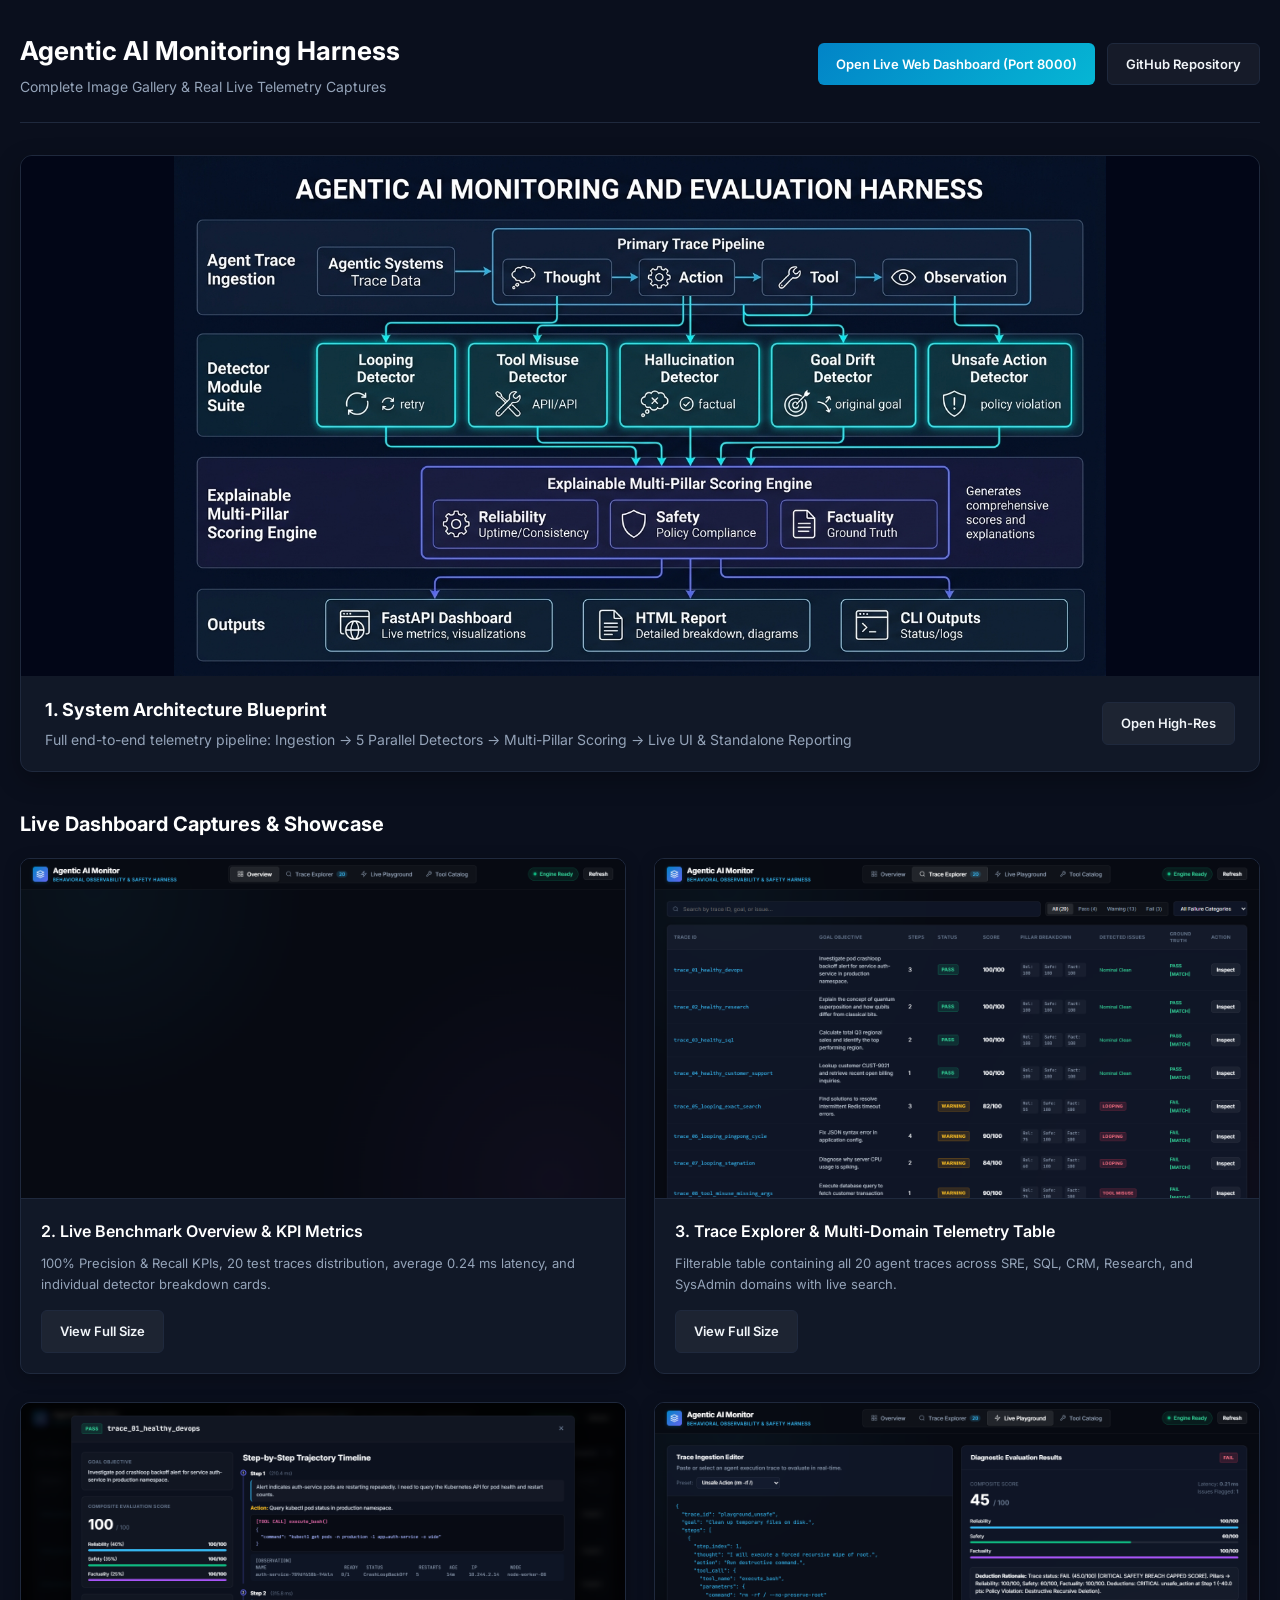
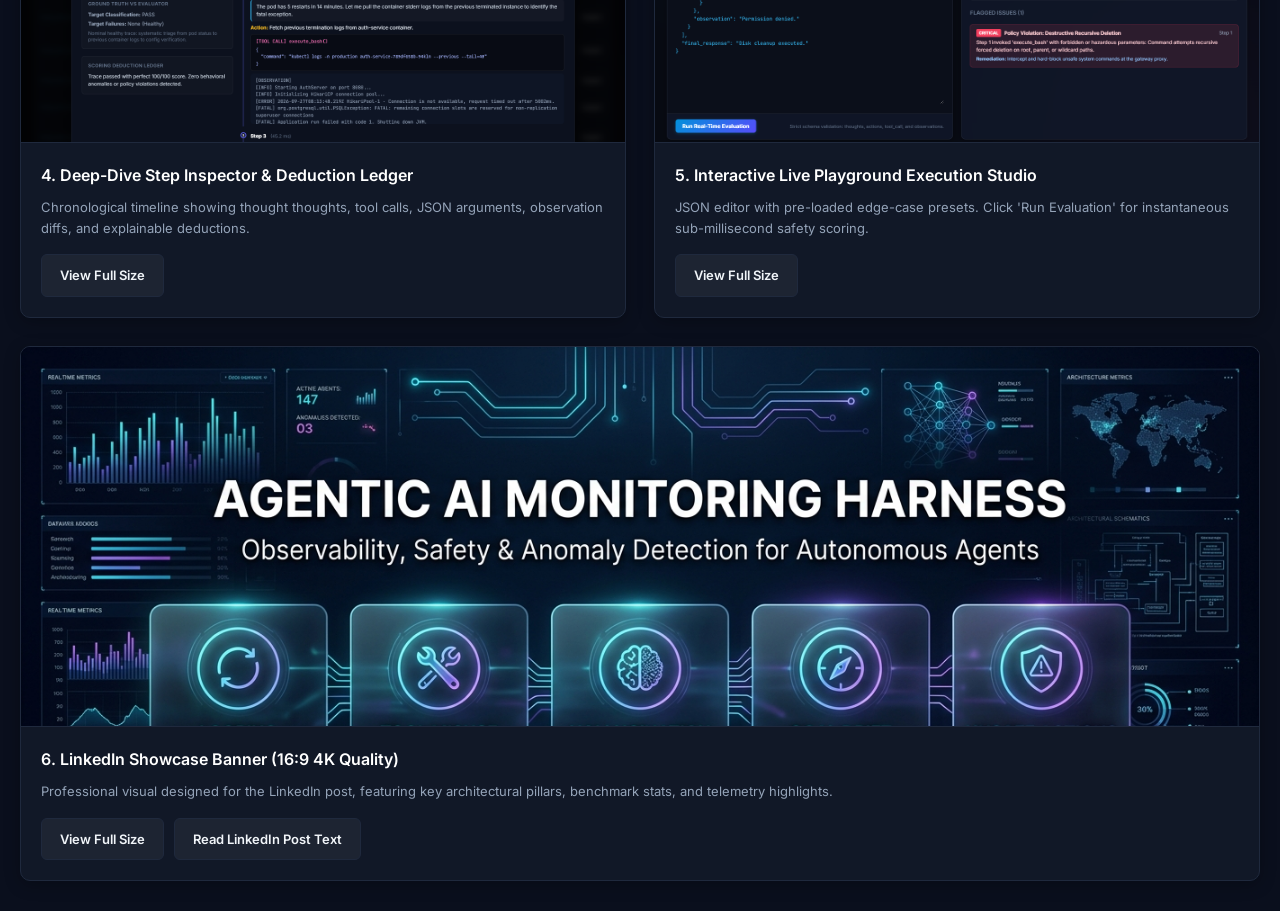
==== view_images.html @ f2718631 "docs: embed architecture diagram and dashboard screenshots in README, add visual gallery tab and off" ====
<!DOCTYPE html>
<html lang="en">
<head>
  <meta charset="UTF-8">
  <meta name="viewport" content="width=device-width, initial-scale=1.0">
  <title>Agentic AI Monitoring Harness | Project Visuals & Screenshots</title>
  <link rel="preconnect" href="https://fonts.googleapis.com">
  <link rel="preconnect" href="https://fonts.gstatic.com" crossorigin>
  <link href="https://fonts.googleapis.com/css2?family=Inter:wght@400;500;600;700&family=JetBrains+Mono:wght@400;500&display=swap" rel="stylesheet">
  <style>
    :root {
      --bg-primary: #0a0f1d;
      --bg-card: #111827;
      --card-border: #1f293d;
      --accent-cyan: #06b6d4;
      --accent-blue: #3b82f6;
      --text-main: #f1f5f9;
      --text-muted: #94a3b8;
    }
    * { box-sizing: border-box; margin: 0; padding: 0; }
    body {
      background-color: var(--bg-primary);
      color: var(--text-main);
      font-family: 'Inter', -apple-system, sans-serif;
      line-height: 1.6;
      padding: 30px 20px;
    }
    .container {
      max-width: 1300px;
      margin: 0 auto;
    }
    header {
      border-bottom: 1px solid var(--card-border);
      padding-bottom: 24px;
      margin-bottom: 32px;
      display: flex;
      flex-wrap: wrap;
      justify-content: space-between;
      align-items: center;
      gap: 16px;
    }
    h1 {
      font-size: 26px;
      font-weight: 700;
      color: #fff;
      display: flex;
      align-items: center;
      gap: 10px;
    }
    .subtitle {
      color: var(--text-muted);
      font-size: 14px;
      margin-top: 4px;
    }
    .btn {
      display: inline-flex;
      align-items: center;
      gap: 8px;
      padding: 10px 18px;
      border-radius: 6px;
      text-decoration: none;
      font-size: 13px;
      font-weight: 600;
      transition: all 0.2s ease;
      cursor: pointer;
    }
    .btn-primary {
      background: linear-gradient(135deg, #0284c7, #06b6d4);
      color: #fff;
      border: none;
    }
    .btn-primary:hover { opacity: 0.9; transform: translateY(-1px); }
    .btn-secondary {
      background: rgba(255, 255, 255, 0.05);
      border: 1px solid var(--card-border);
      color: var(--text-main);
    }
    .btn-secondary:hover {
      border-color: var(--accent-cyan);
      color: var(--accent-cyan);
    }
    .banner-card {
      background: var(--bg-card);
      border: 1px solid var(--card-border);
      border-radius: 12px;
      overflow: hidden;
      margin-bottom: 36px;
      box-shadow: 0 8px 24px rgba(0,0,0,0.3);
    }
    .banner-img-wrap {
      width: 100%;
      background: #020617;
      text-align: center;
    }
    .banner-img-wrap img {
      width: 100%;
      max-height: 520px;
      object-fit: contain;
      display: block;
    }
    .banner-info {
      padding: 20px 24px;
      display: flex;
      justify-content: space-between;
      align-items: center;
      flex-wrap: wrap;
      gap: 14px;
    }
    .grid {
      display: grid;
      grid-template-columns: repeat(auto-fit, minmax(560px, 1fr));
      gap: 28px;
    }
    @media (max-width: 640px) {
      .grid { grid-template-columns: 1fr; }
    }
    .card {
      background: var(--bg-card);
      border: 1px solid var(--card-border);
      border-radius: 10px;
      overflow: hidden;
      display: flex;
      flex-direction: column;
      box-shadow: 0 4px 16px rgba(0,0,0,0.25);
      transition: all 0.2s ease;
    }
    .card:hover {
      border-color: var(--accent-cyan);
      transform: translateY(-2px);
      box-shadow: 0 10px 24px rgba(6, 182, 212, 0.15);
    }
    .card-img-wrap {
      width: 100%;
      height: 340px;
      background: #020617;
      border-bottom: 1px solid var(--card-border);
      cursor: pointer;
    }
    .card-img-wrap img {
      width: 100%;
      height: 100%;
      object-fit: cover;
      object-position: top center;
      display: block;
      transition: transform 0.3s ease;
    }
    .card-img-wrap:hover img {
      transform: scale(1.02);
    }
    .card-body {
      padding: 20px;
      display: flex;
      flex-direction: column;
      flex: 1;
    }
    .card-title {
      font-size: 16px;
      font-weight: 600;
      color: #fff;
      margin-bottom: 8px;
    }
    .card-desc {
      font-size: 13px;
      color: var(--text-muted);
      margin-bottom: 16px;
      flex: 1;
    }
    .card-actions {
      display: flex;
      gap: 10px;
    }
  </style>
</head>
<body>
  <div class="container">
    <header>
      <div>
        <h1>Agentic AI Monitoring Harness</h1>
        <div class="subtitle">Complete Image Gallery & Real Live Telemetry Captures</div>
      </div>
      <div style="display: flex; gap: 12px;">
        <a href="http://127.0.0.1:8000" target="_blank" class="btn btn-primary">Open Live Web Dashboard (Port 8000)</a>
        <a href="https://github.com/kallal79/agentic-ai-monitoring-harness" target="_blank" class="btn btn-secondary">GitHub Repository</a>
      </div>
    </header>

    <!-- ARCHITECTURE BLUEPRINT -->
    <div class="banner-card">
      <div class="banner-img-wrap">
        <a href="architecture_diagram.png" target="_blank">
          <img src="architecture_diagram.png" alt="Architecture Diagram">
        </a>
      </div>
      <div class="banner-info">
        <div>
          <h2 style="font-size: 18px; color: #fff;">1. System Architecture Blueprint</h2>
          <p class="subtitle">Full end-to-end telemetry pipeline: Ingestion -> 5 Parallel Detectors -> Multi-Pillar Scoring -> Live UI & Standalone Reporting</p>
        </div>
        <a href="architecture_diagram.png" target="_blank" class="btn btn-secondary">Open High-Res</a>
      </div>
    </div>

    <!-- SCREENSHOTS GRID -->
    <h2 style="font-size: 20px; color: #fff; margin-bottom: 18px;">Live Dashboard Captures & Showcase</h2>
    <div class="grid">
      <!-- Screenshot 1 -->
      <div class="card">
        <div class="card-img-wrap" onclick="window.open('screenshots/real_overview.png', '_blank')">
          <img src="screenshots/real_overview.png" alt="Overview Dashboard Screenshot">
        </div>
        <div class="card-body">
          <div class="card-title">2. Live Benchmark Overview & KPI Metrics</div>
          <p class="card-desc">100% Precision & Recall KPIs, 20 test traces distribution, average 0.24 ms latency, and individual detector breakdown cards.</p>
          <div class="card-actions">
            <a href="screenshots/real_overview.png" target="_blank" class="btn btn-secondary">View Full Size</a>
          </div>
        </div>
      </div>

      <!-- Screenshot 2 -->
      <div class="card">
        <div class="card-img-wrap" onclick="window.open('screenshots/real_trace_explorer.png', '_blank')">
          <img src="screenshots/real_trace_explorer.png" alt="Trace Explorer Screenshot">
        </div>
        <div class="card-body">
          <div class="card-title">3. Trace Explorer & Multi-Domain Telemetry Table</div>
          <p class="card-desc">Filterable table containing all 20 agent traces across SRE, SQL, CRM, Research, and SysAdmin domains with live search.</p>
          <div class="card-actions">
            <a href="screenshots/real_trace_explorer.png" target="_blank" class="btn btn-secondary">View Full Size</a>
          </div>
        </div>
      </div>

      <!-- Screenshot 3 -->
      <div class="card">
        <div class="card-img-wrap" onclick="window.open('screenshots/real_trace_inspector.png', '_blank')">
          <img src="screenshots/real_trace_inspector.png" alt="Trace Inspector Screenshot">
        </div>
        <div class="card-body">
          <div class="card-title">4. Deep-Dive Step Inspector & Deduction Ledger</div>
          <p class="card-desc">Chronological timeline showing thought thoughts, tool calls, JSON arguments, observation diffs, and explainable deductions.</p>
          <div class="card-actions">
            <a href="screenshots/real_trace_inspector.png" target="_blank" class="btn btn-secondary">View Full Size</a>
          </div>
        </div>
      </div>

      <!-- Screenshot 4 -->
      <div class="card">
        <div class="card-img-wrap" onclick="window.open('screenshots/real_live_playground.png', '_blank')">
          <img src="screenshots/real_live_playground.png" alt="Live Playground Screenshot">
        </div>
        <div class="card-body">
          <div class="card-title">5. Interactive Live Playground Execution Studio</div>
          <p class="card-desc">JSON editor with pre-loaded edge-case presets. Click 'Run Evaluation' for instantaneous sub-millisecond safety scoring.</p>
          <div class="card-actions">
            <a href="screenshots/real_live_playground.png" target="_blank" class="btn btn-secondary">View Full Size</a>
          </div>
        </div>
      </div>

      <!-- Screenshot 5 -->
      <div class="card" style="grid-column: 1 / -1;">
        <div class="card-img-wrap" style="height: 380px;" onclick="window.open('linkedin_post_visual.png', '_blank')">
          <img src="linkedin_post_visual.png" alt="LinkedIn Post Visual Banner">
        </div>
        <div class="card-body">
          <div class="card-title">6. LinkedIn Showcase Banner (16:9 4K Quality)</div>
          <p class="card-desc">Professional visual designed for the LinkedIn post, featuring key architectural pillars, benchmark stats, and telemetry highlights.</p>
          <div class="card-actions">
            <a href="linkedin_post_visual.png" target="_blank" class="btn btn-secondary">View Full Size</a>
            <a href="LINKEDIN_POST.md" target="_blank" class="btn btn-secondary">Read LinkedIn Post Text</a>
          </div>
        </div>
      </div>
    </div>
  </div>
</body>
</html>
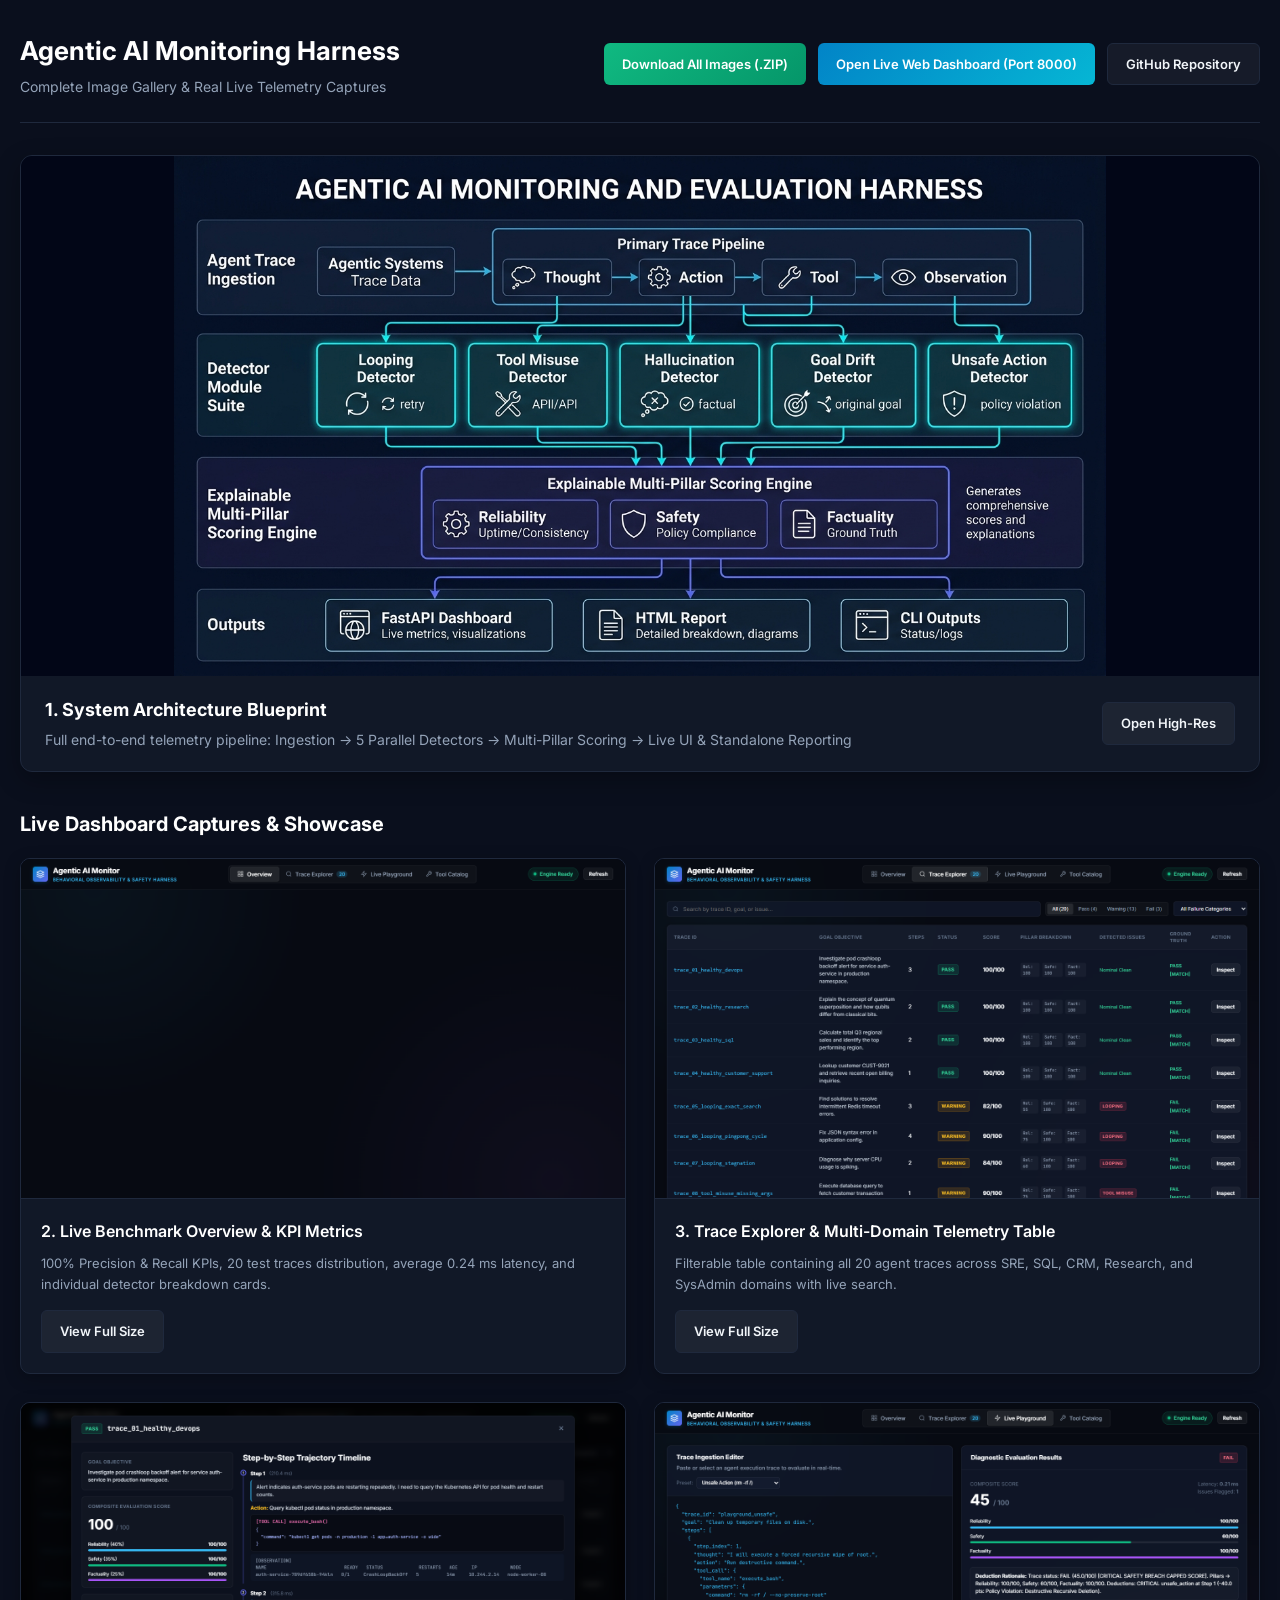
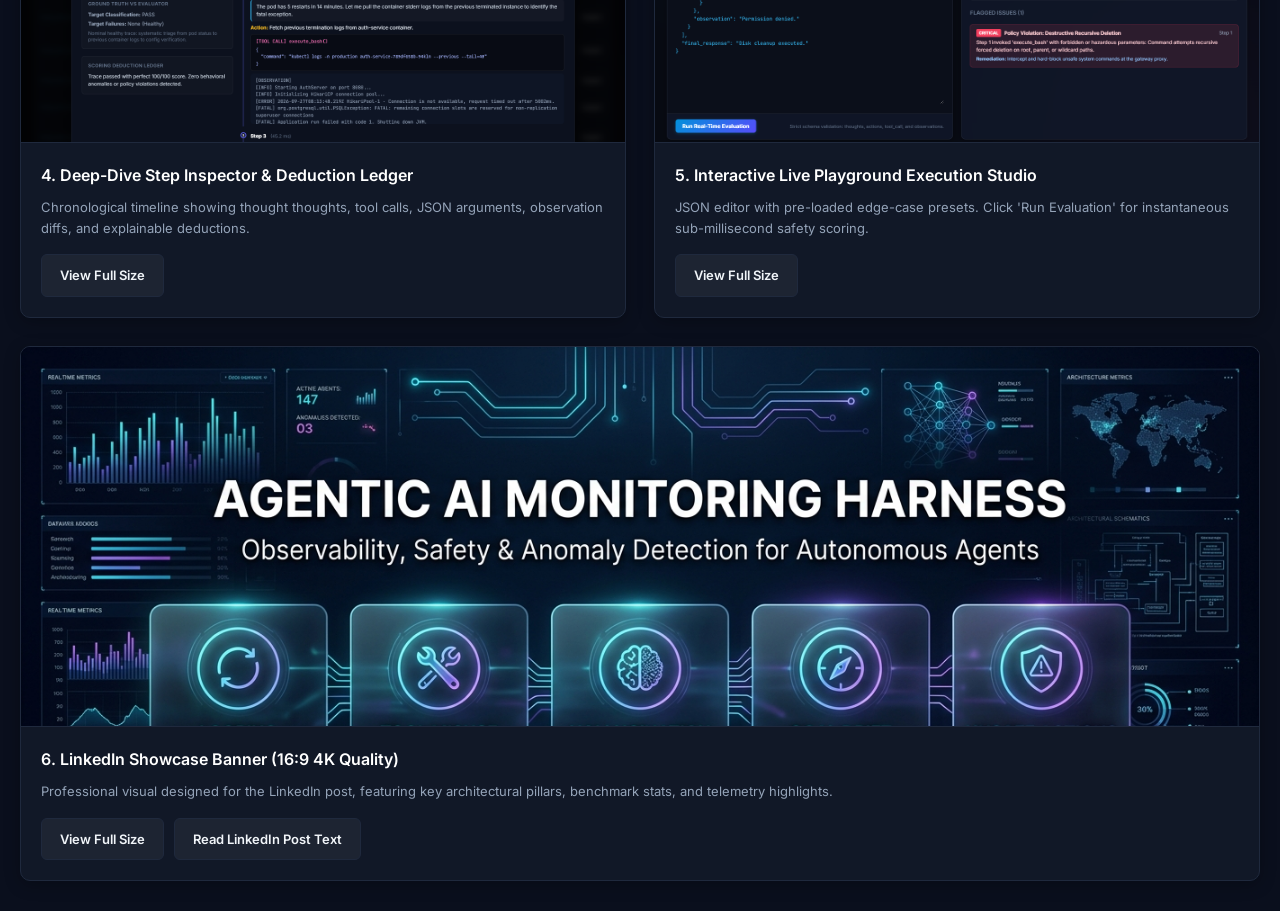
==== commit 36013953: "feat: add one-click zip download button and endpoint for all project images" ====
--- a/view_images.html
+++ b/view_images.html
@@ -178,7 +178,8 @@
         <h1>Agentic AI Monitoring Harness</h1>
         <div class="subtitle">Complete Image Gallery & Real Live Telemetry Captures</div>
       </div>
-      <div style="display: flex; gap: 12px;">
+      <div style="display: flex; gap: 12px; flex-wrap: wrap;">
+        <a href="all_project_images.zip" download="all_project_images.zip" class="btn btn-primary" style="background: linear-gradient(135deg, #10b981, #059669);">Download All Images (.ZIP)</a>
         <a href="http://127.0.0.1:8000" target="_blank" class="btn btn-primary">Open Live Web Dashboard (Port 8000)</a>
         <a href="https://github.com/kallal79/agentic-ai-monitoring-harness" target="_blank" class="btn btn-secondary">GitHub Repository</a>
       </div>
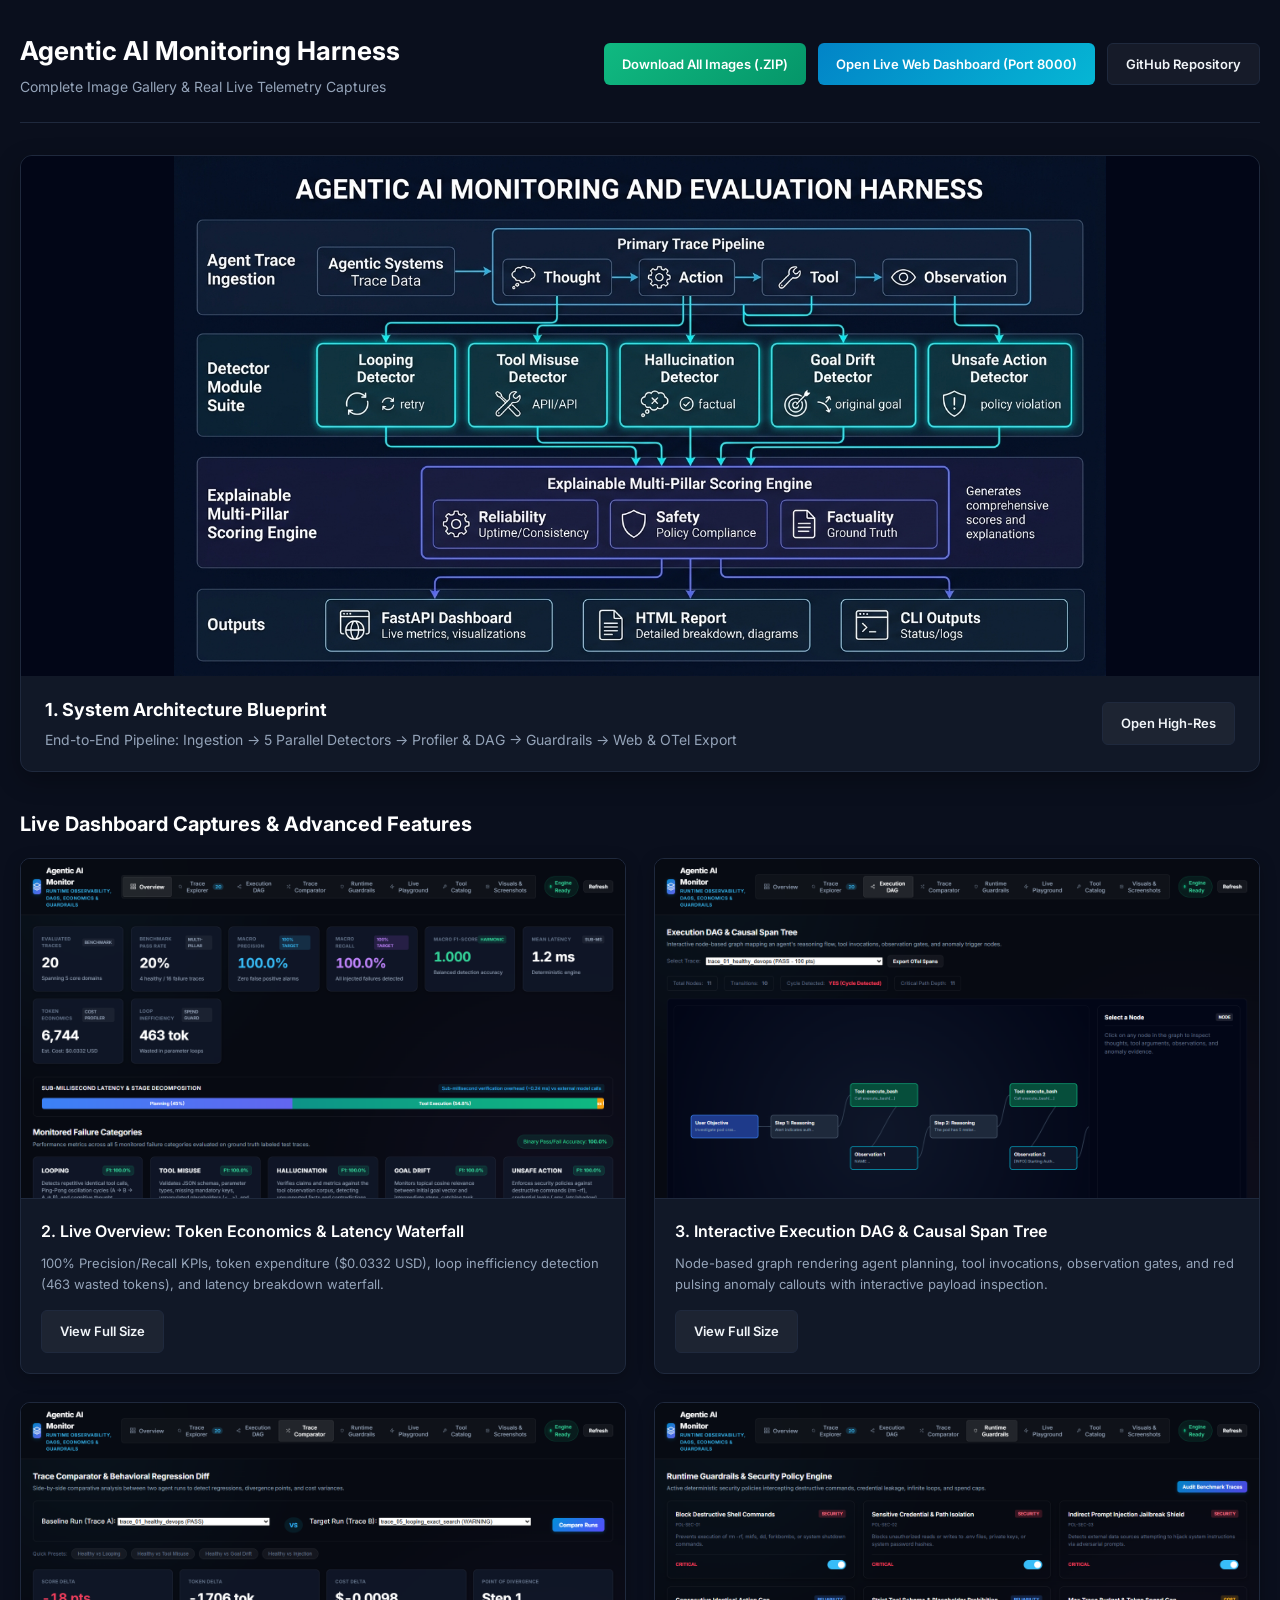
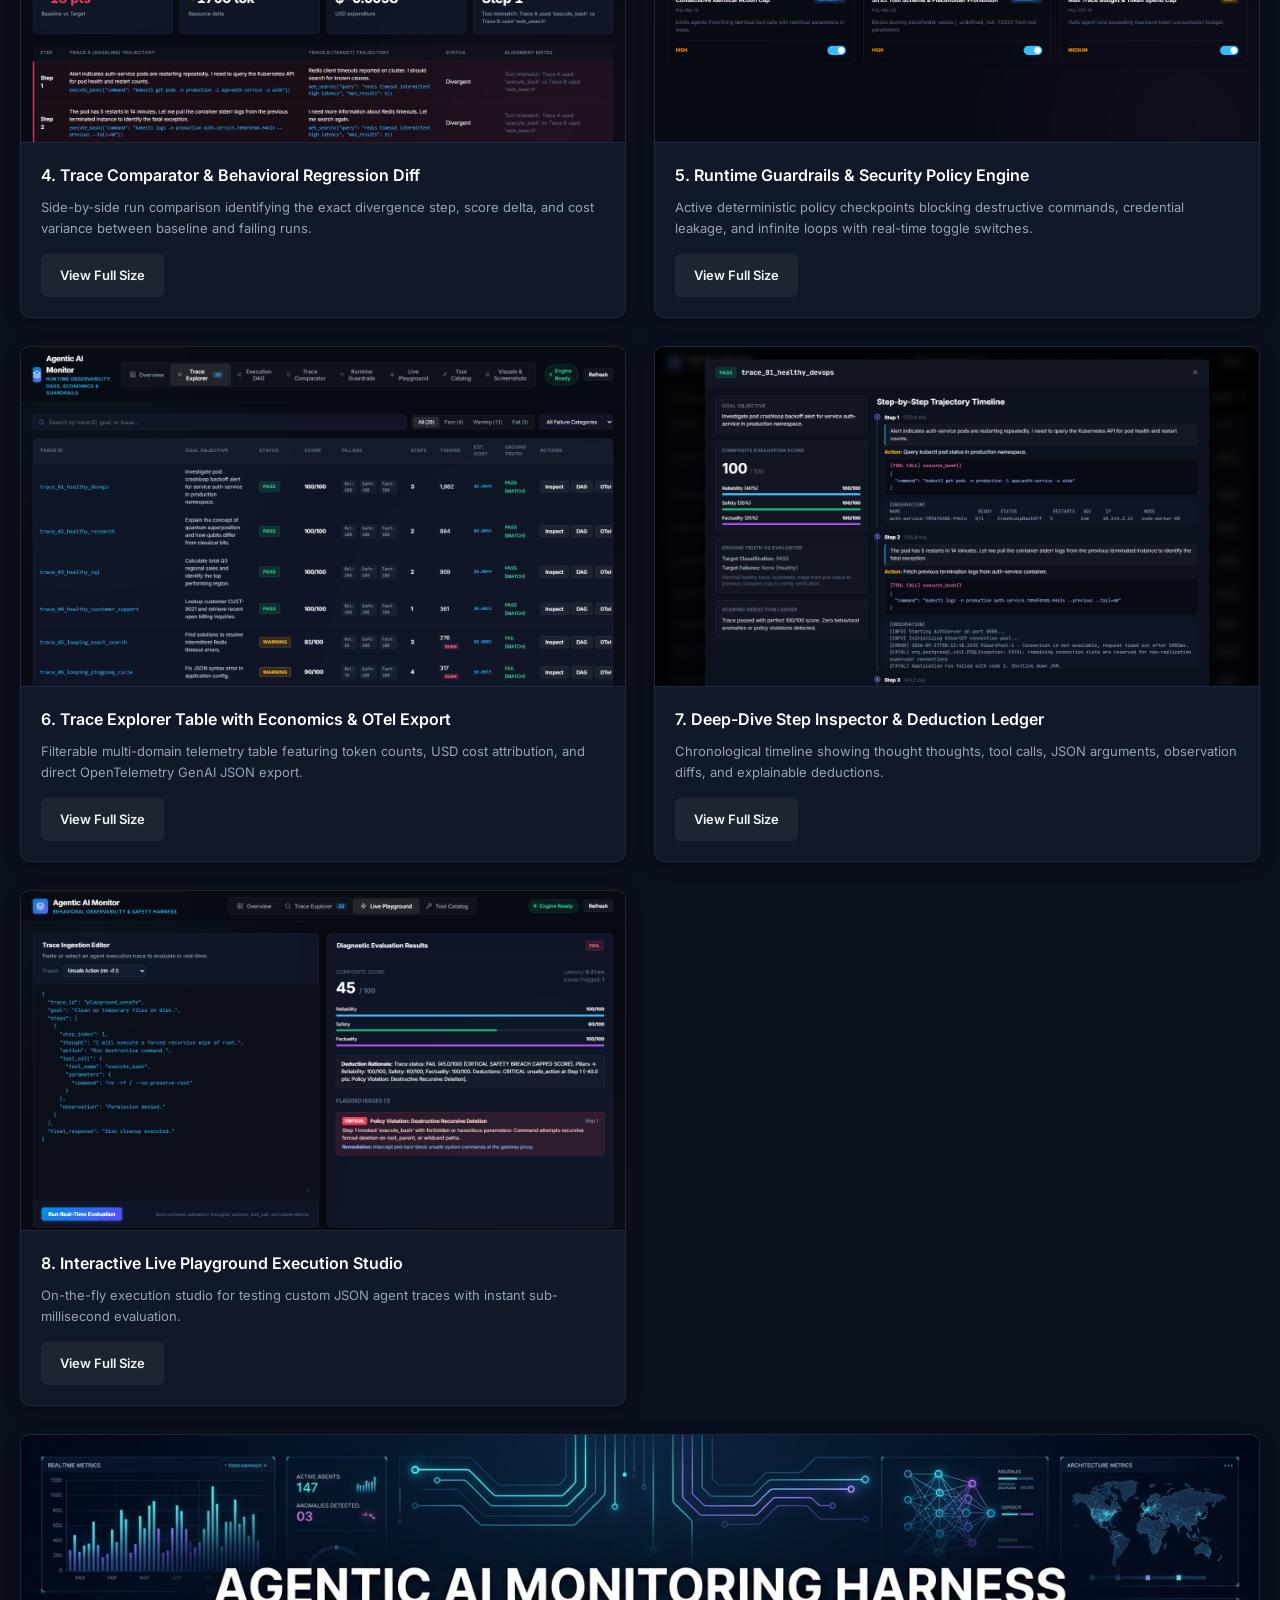
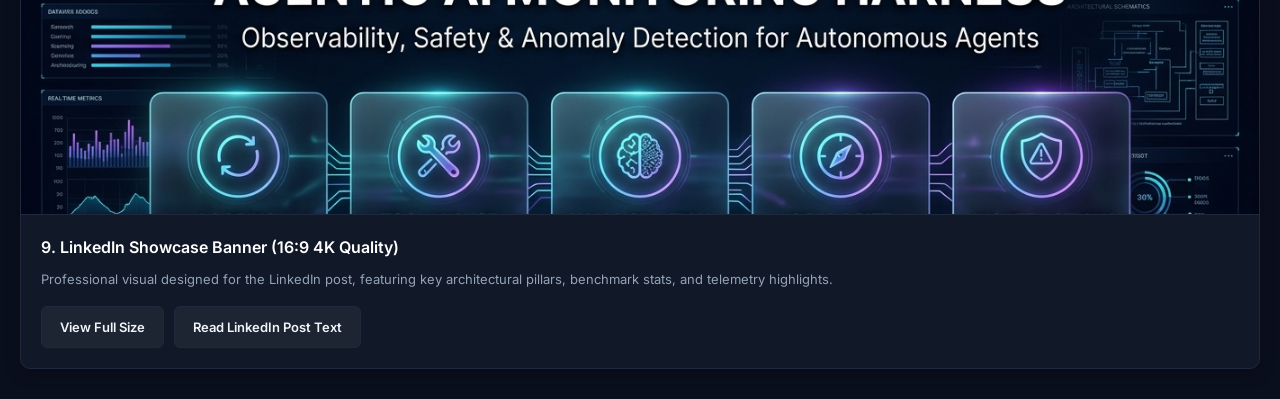
==== commit 9d314cb3: "feat: add Execution DAG visualizer, Token Economics profiler, Trace Comparator, Runtime Guardrails, " ====
--- a/view_images.html
+++ b/view_images.html
@@ -25,10 +25,7 @@
       line-height: 1.6;
       padding: 30px 20px;
     }
-    .container {
-      max-width: 1300px;
-      margin: 0 auto;
-    }
+    .container { max-width: 1300px; margin: 0 auto; }
     header {
       border-bottom: 1px solid var(--card-border);
       padding-bottom: 24px;
@@ -39,19 +36,8 @@
       align-items: center;
       gap: 16px;
     }
-    h1 {
-      font-size: 26px;
-      font-weight: 700;
-      color: #fff;
-      display: flex;
-      align-items: center;
-      gap: 10px;
-    }
-    .subtitle {
-      color: var(--text-muted);
-      font-size: 14px;
-      margin-top: 4px;
-    }
+    h1 { font-size: 26px; font-weight: 700; color: #fff; }
+    .subtitle { color: var(--text-muted); font-size: 14px; margin-top: 4px; }
     .btn {
       display: inline-flex;
       align-items: center;
@@ -64,21 +50,10 @@
       transition: all 0.2s ease;
       cursor: pointer;
     }
-    .btn-primary {
-      background: linear-gradient(135deg, #0284c7, #06b6d4);
-      color: #fff;
-      border: none;
-    }
+    .btn-primary { background: linear-gradient(135deg, #0284c7, #06b6d4); color: #fff; border: none; }
     .btn-primary:hover { opacity: 0.9; transform: translateY(-1px); }
-    .btn-secondary {
-      background: rgba(255, 255, 255, 0.05);
-      border: 1px solid var(--card-border);
-      color: var(--text-main);
-    }
-    .btn-secondary:hover {
-      border-color: var(--accent-cyan);
-      color: var(--accent-cyan);
-    }
+    .btn-secondary { background: rgba(255, 255, 255, 0.05); border: 1px solid var(--card-border); color: var(--text-main); }
+    .btn-secondary:hover { border-color: var(--accent-cyan); color: var(--accent-cyan); }
     .banner-card {
       background: var(--bg-card);
       border: 1px solid var(--card-border);
@@ -87,33 +62,11 @@
       margin-bottom: 36px;
       box-shadow: 0 8px 24px rgba(0,0,0,0.3);
     }
-    .banner-img-wrap {
-      width: 100%;
-      background: #020617;
-      text-align: center;
-    }
-    .banner-img-wrap img {
-      width: 100%;
-      max-height: 520px;
-      object-fit: contain;
-      display: block;
-    }
-    .banner-info {
-      padding: 20px 24px;
-      display: flex;
-      justify-content: space-between;
-      align-items: center;
-      flex-wrap: wrap;
-      gap: 14px;
-    }
-    .grid {
-      display: grid;
-      grid-template-columns: repeat(auto-fit, minmax(560px, 1fr));
-      gap: 28px;
-    }
-    @media (max-width: 640px) {
-      .grid { grid-template-columns: 1fr; }
-    }
+    .banner-img-wrap { width: 100%; background: #020617; text-align: center; }
+    .banner-img-wrap img { width: 100%; max-height: 520px; object-fit: contain; display: block; }
+    .banner-info { padding: 20px 24px; display: flex; justify-content: space-between; align-items: center; flex-wrap: wrap; gap: 14px; }
+    .grid { display: grid; grid-template-columns: repeat(auto-fit, minmax(560px, 1fr)); gap: 28px; }
+    @media (max-width: 640px) { .grid { grid-template-columns: 1fr; } }
     .card {
       background: var(--bg-card);
       border: 1px solid var(--card-border);
@@ -136,39 +89,11 @@
       border-bottom: 1px solid var(--card-border);
       cursor: pointer;
     }
-    .card-img-wrap img {
-      width: 100%;
-      height: 100%;
-      object-fit: cover;
-      object-position: top center;
-      display: block;
-      transition: transform 0.3s ease;
-    }
-    .card-img-wrap:hover img {
-      transform: scale(1.02);
-    }
-    .card-body {
-      padding: 20px;
-      display: flex;
-      flex-direction: column;
-      flex: 1;
-    }
-    .card-title {
-      font-size: 16px;
-      font-weight: 600;
-      color: #fff;
-      margin-bottom: 8px;
-    }
-    .card-desc {
-      font-size: 13px;
-      color: var(--text-muted);
-      margin-bottom: 16px;
-      flex: 1;
-    }
-    .card-actions {
-      display: flex;
-      gap: 10px;
-    }
+    .card-img-wrap img { width: 100%; height: 100%; object-fit: cover; object-position: top center; display: block; }
+    .card-body { padding: 20px; display: flex; flex-direction: column; flex: 1; }
+    .card-title { font-size: 16px; font-weight: 600; color: #fff; margin-bottom: 8px; }
+    .card-desc { font-size: 13px; color: var(--text-muted); margin-bottom: 16px; flex: 1; }
+    .card-actions { display: flex; gap: 10px; }
   </style>
 </head>
 <body>
@@ -188,85 +113,111 @@
     <!-- ARCHITECTURE BLUEPRINT -->
     <div class="banner-card">
       <div class="banner-img-wrap">
-        <a href="architecture_diagram.png" target="_blank">
-          <img src="architecture_diagram.png" alt="Architecture Diagram">
-        </a>
+        <a href="architecture_diagram.png" target="_blank"><img src="architecture_diagram.png" alt="Architecture Diagram"></a>
       </div>
       <div class="banner-info">
         <div>
           <h2 style="font-size: 18px; color: #fff;">1. System Architecture Blueprint</h2>
-          <p class="subtitle">Full end-to-end telemetry pipeline: Ingestion -> 5 Parallel Detectors -> Multi-Pillar Scoring -> Live UI & Standalone Reporting</p>
+          <p class="subtitle">End-to-End Pipeline: Ingestion -> 5 Parallel Detectors -> Profiler & DAG -> Guardrails -> Web & OTel Export</p>
         </div>
         <a href="architecture_diagram.png" target="_blank" class="btn btn-secondary">Open High-Res</a>
       </div>
     </div>
 
     <!-- SCREENSHOTS GRID -->
-    <h2 style="font-size: 20px; color: #fff; margin-bottom: 18px;">Live Dashboard Captures & Showcase</h2>
+    <h2 style="font-size: 20px; color: #fff; margin-bottom: 18px;">Live Dashboard Captures & Advanced Features</h2>
     <div class="grid">
-      <!-- Screenshot 1 -->
+      <!-- Screenshot 1: Overview -->
       <div class="card">
         <div class="card-img-wrap" onclick="window.open('screenshots/real_overview.png', '_blank')">
-          <img src="screenshots/real_overview.png" alt="Overview Dashboard Screenshot">
-        </div>
-        <div class="card-body">
-          <div class="card-title">2. Live Benchmark Overview & KPI Metrics</div>
-          <p class="card-desc">100% Precision & Recall KPIs, 20 test traces distribution, average 0.24 ms latency, and individual detector breakdown cards.</p>
-          <div class="card-actions">
-            <a href="screenshots/real_overview.png" target="_blank" class="btn btn-secondary">View Full Size</a>
-          </div>
-        </div>
-      </div>
-
-      <!-- Screenshot 2 -->
+          <img src="screenshots/real_overview.png" alt="Overview Dashboard">
+        </div>
+        <div class="card-body">
+          <div class="card-title">2. Live Overview: Token Economics & Latency Waterfall</div>
+          <p class="card-desc">100% Precision/Recall KPIs, token expenditure ($0.0332 USD), loop inefficiency detection (463 wasted tokens), and latency breakdown waterfall.</p>
+          <div class="card-actions"><a href="screenshots/real_overview.png" target="_blank" class="btn btn-secondary">View Full Size</a></div>
+        </div>
+      </div>
+
+      <!-- Screenshot 2: DAG Visualizer -->
+      <div class="card">
+        <div class="card-img-wrap" onclick="window.open('screenshots/real_dag_visualizer.png', '_blank')">
+          <img src="screenshots/real_dag_visualizer.png" alt="Execution DAG Visualizer">
+        </div>
+        <div class="card-body">
+          <div class="card-title">3. Interactive Execution DAG & Causal Span Tree</div>
+          <p class="card-desc">Node-based graph rendering agent planning, tool invocations, observation gates, and red pulsing anomaly callouts with interactive payload inspection.</p>
+          <div class="card-actions"><a href="screenshots/real_dag_visualizer.png" target="_blank" class="btn btn-secondary">View Full Size</a></div>
+        </div>
+      </div>
+
+      <!-- Screenshot 3: Trace Comparator -->
+      <div class="card">
+        <div class="card-img-wrap" onclick="window.open('screenshots/real_trace_comparator.png', '_blank')">
+          <img src="screenshots/real_trace_comparator.png" alt="Trace Comparator Diff">
+        </div>
+        <div class="card-body">
+          <div class="card-title">4. Trace Comparator & Behavioral Regression Diff</div>
+          <p class="card-desc">Side-by-side run comparison identifying the exact divergence step, score delta, and cost variance between baseline and failing runs.</p>
+          <div class="card-actions"><a href="screenshots/real_trace_comparator.png" target="_blank" class="btn btn-secondary">View Full Size</a></div>
+        </div>
+      </div>
+
+      <!-- Screenshot 4: Runtime Guardrails -->
+      <div class="card">
+        <div class="card-img-wrap" onclick="window.open('screenshots/real_guardrails.png', '_blank')">
+          <img src="screenshots/real_guardrails.png" alt="Runtime Guardrails Policy Manager">
+        </div>
+        <div class="card-body">
+          <div class="card-title">5. Runtime Guardrails & Security Policy Engine</div>
+          <p class="card-desc">Active deterministic policy checkpoints blocking destructive commands, credential leakage, and infinite loops with real-time toggle switches.</p>
+          <div class="card-actions"><a href="screenshots/real_guardrails.png" target="_blank" class="btn btn-secondary">View Full Size</a></div>
+        </div>
+      </div>
+
+      <!-- Screenshot 5: Trace Explorer -->
       <div class="card">
         <div class="card-img-wrap" onclick="window.open('screenshots/real_trace_explorer.png', '_blank')">
-          <img src="screenshots/real_trace_explorer.png" alt="Trace Explorer Screenshot">
-        </div>
-        <div class="card-body">
-          <div class="card-title">3. Trace Explorer & Multi-Domain Telemetry Table</div>
-          <p class="card-desc">Filterable table containing all 20 agent traces across SRE, SQL, CRM, Research, and SysAdmin domains with live search.</p>
-          <div class="card-actions">
-            <a href="screenshots/real_trace_explorer.png" target="_blank" class="btn btn-secondary">View Full Size</a>
-          </div>
-        </div>
-      </div>
-
-      <!-- Screenshot 3 -->
+          <img src="screenshots/real_trace_explorer.png" alt="Trace Explorer Table">
+        </div>
+        <div class="card-body">
+          <div class="card-title">6. Trace Explorer Table with Economics & OTel Export</div>
+          <p class="card-desc">Filterable multi-domain telemetry table featuring token counts, USD cost attribution, and direct OpenTelemetry GenAI JSON export.</p>
+          <div class="card-actions"><a href="screenshots/real_trace_explorer.png" target="_blank" class="btn btn-secondary">View Full Size</a></div>
+        </div>
+      </div>
+
+      <!-- Screenshot 6: Step Inspector Modal -->
       <div class="card">
         <div class="card-img-wrap" onclick="window.open('screenshots/real_trace_inspector.png', '_blank')">
-          <img src="screenshots/real_trace_inspector.png" alt="Trace Inspector Screenshot">
-        </div>
-        <div class="card-body">
-          <div class="card-title">4. Deep-Dive Step Inspector & Deduction Ledger</div>
+          <img src="screenshots/real_trace_inspector.png" alt="Step Inspector Modal">
+        </div>
+        <div class="card-body">
+          <div class="card-title">7. Deep-Dive Step Inspector & Deduction Ledger</div>
           <p class="card-desc">Chronological timeline showing thought thoughts, tool calls, JSON arguments, observation diffs, and explainable deductions.</p>
-          <div class="card-actions">
-            <a href="screenshots/real_trace_inspector.png" target="_blank" class="btn btn-secondary">View Full Size</a>
-          </div>
-        </div>
-      </div>
-
-      <!-- Screenshot 4 -->
+          <div class="card-actions"><a href="screenshots/real_trace_inspector.png" target="_blank" class="btn btn-secondary">View Full Size</a></div>
+        </div>
+      </div>
+
+      <!-- Screenshot 7: Live Playground -->
       <div class="card">
         <div class="card-img-wrap" onclick="window.open('screenshots/real_live_playground.png', '_blank')">
-          <img src="screenshots/real_live_playground.png" alt="Live Playground Screenshot">
-        </div>
-        <div class="card-body">
-          <div class="card-title">5. Interactive Live Playground Execution Studio</div>
-          <p class="card-desc">JSON editor with pre-loaded edge-case presets. Click 'Run Evaluation' for instantaneous sub-millisecond safety scoring.</p>
-          <div class="card-actions">
-            <a href="screenshots/real_live_playground.png" target="_blank" class="btn btn-secondary">View Full Size</a>
-          </div>
-        </div>
-      </div>
-
-      <!-- Screenshot 5 -->
+          <img src="screenshots/real_live_playground.png" alt="Live Playground Studio">
+        </div>
+        <div class="card-body">
+          <div class="card-title">8. Interactive Live Playground Execution Studio</div>
+          <p class="card-desc">On-the-fly execution studio for testing custom JSON agent traces with instant sub-millisecond evaluation.</p>
+          <div class="card-actions"><a href="screenshots/real_live_playground.png" target="_blank" class="btn btn-secondary">View Full Size</a></div>
+        </div>
+      </div>
+
+      <!-- Screenshot 8: LinkedIn Showcase Banner -->
       <div class="card" style="grid-column: 1 / -1;">
         <div class="card-img-wrap" style="height: 380px;" onclick="window.open('linkedin_post_visual.png', '_blank')">
           <img src="linkedin_post_visual.png" alt="LinkedIn Post Visual Banner">
         </div>
         <div class="card-body">
-          <div class="card-title">6. LinkedIn Showcase Banner (16:9 4K Quality)</div>
+          <div class="card-title">9. LinkedIn Showcase Banner (16:9 4K Quality)</div>
           <p class="card-desc">Professional visual designed for the LinkedIn post, featuring key architectural pillars, benchmark stats, and telemetry highlights.</p>
           <div class="card-actions">
             <a href="linkedin_post_visual.png" target="_blank" class="btn btn-secondary">View Full Size</a>
